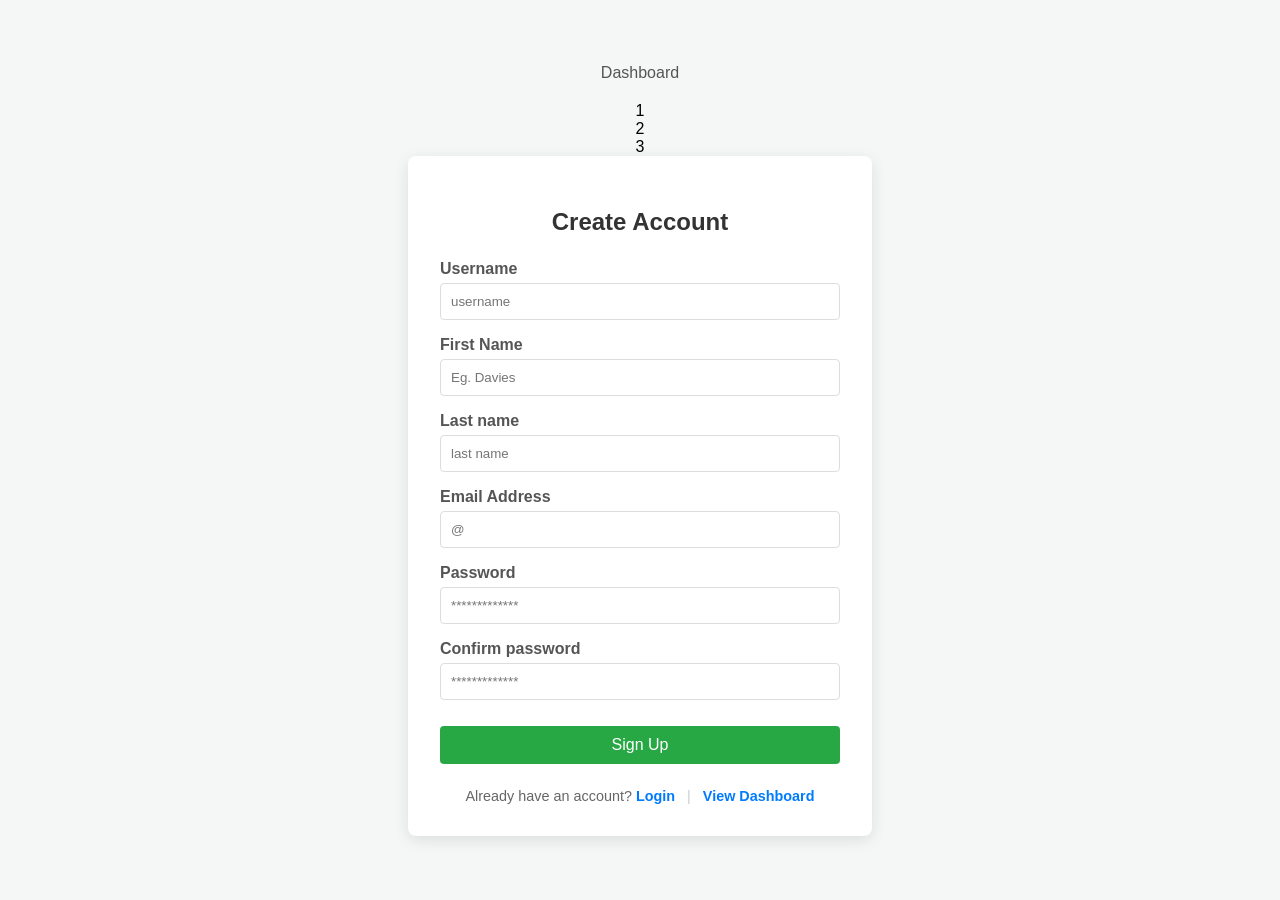
==== index.html @ e5a0c729 "adding flex container" ====
<!DOCTYPE html>
<html lang="en">
<head>
    <meta charset="UTF-8">
    <meta name="viewport" content="width=device-width, initial-scale=1.0">
    <title>Account Registration</title>
    <style>
        body {
            font-family: 'Segoe UI', Tahoma, Geneva, Verdana, sans-serif;
            background-color: #f4f7f6;
            display: flex;
            justify-content: center;
            align-items: center;
            height: 100vh;
            margin: 0;
            flex-direction: column; /* Allows space for nav if needed */
        }
        
        /* Navigation Bar Styles */
        .top-nav {
            margin-bottom: 20px;
        }
        .top-nav a {
            text-decoration: none;
            color: #555;
            font-weight: 500;
            margin: 0 15px;
            transition: color 0.3s;
        }
        .top-nav a:hover {
            color: #007bff;
        }

        .registration-container {
            background: white;
            padding: 2rem;
            border-radius: 8px;
            box-shadow: 0 4px 15px rgba(0,0,0,0.1);
            width: 100%;
            max-width: 400px;
        }
        h2 {
            text-align: center;
            color: #333;
            margin-bottom: 1.5rem;
        }
        .form-group {
            margin-bottom: 1rem;
        }
        label {
            display: block;
            margin-bottom: 5px;
            font-weight: bold;
            color: #555;
        }
        input {
            width: 100%;
            padding: 10px;
            border: 1px solid #ddd;
            border-radius: 4px;
            box-sizing: border-box;
        }
        button {
            width: 100%;
            padding: 10px;
            background-color: #28a745;
            border: none;
            border-radius: 4px;
            color: white;
            font-size: 16px;
            cursor: pointer;
            margin-top: 10px;
        }
        button:hover {
            background-color: #218838;
        }
        .footer-links {
            text-align: center;
            margin-top: 1.5rem;
            font-size: 0.9rem;
            color: #666;
        }
        .footer-links a {
            color: #007bff;
            text-decoration: none;
            font-weight: bold;
        }
        .footer-links a:hover {
            text-decoration: underline;
        }
        .divider {
            margin: 0 8px;
            color: #ccc;
        }
    </style>
</head>
<body>

    <nav class="top-nav">
        
        <a href="dashboard.html">Dashboard</a>
        
    </nav>
    <div class="container">
  <div class="item">1</div>
  <div class="item">2</div>
  <div class="item">3</div>
</div>

    <div class="registration-container">
        <h2>Create Account</h2>
        <form action="/register" method="POST">
            <div class="form-group">
                <label for="username">Username</label>
                <input type="text" id="username" placeholder="username" required>
            </div>
            <div class="form-group">
                <label for="firstname">First Name</label>
                <input type="text" id="firstname" placeholder="Eg. Davies" required>
            </div>
            <div class="form-group">
                <label for="lastname">Last name</label>
                <input type="text" id="lastname" placeholder="last name" required>
            </div>
            <div class="form-group">
                <label for="email">Email Address</label>
                <input type="email" id="email" placeholder="@" required>
            </div>
            <div class="form-group">
                <label for="password">Password</label>
                <input type="password" id="password" placeholder="*************" required>
            </div>
            <div class="form-group">
                <label for="confirmpassword">Confirm password</label>
                <input type="password" id="confirmpassword" placeholder="*************" required>
            </div>
            <button type="submit">Sign Up</button>
        </form>

        <div class="footer-links">
            <span>Already have an account? <a href="login.html">Login</a></span>
            <span class="divider">|</span>
            <a href="dashboard.html">View Dashboard</a>
        </div>
    </div>

</body>
</html>
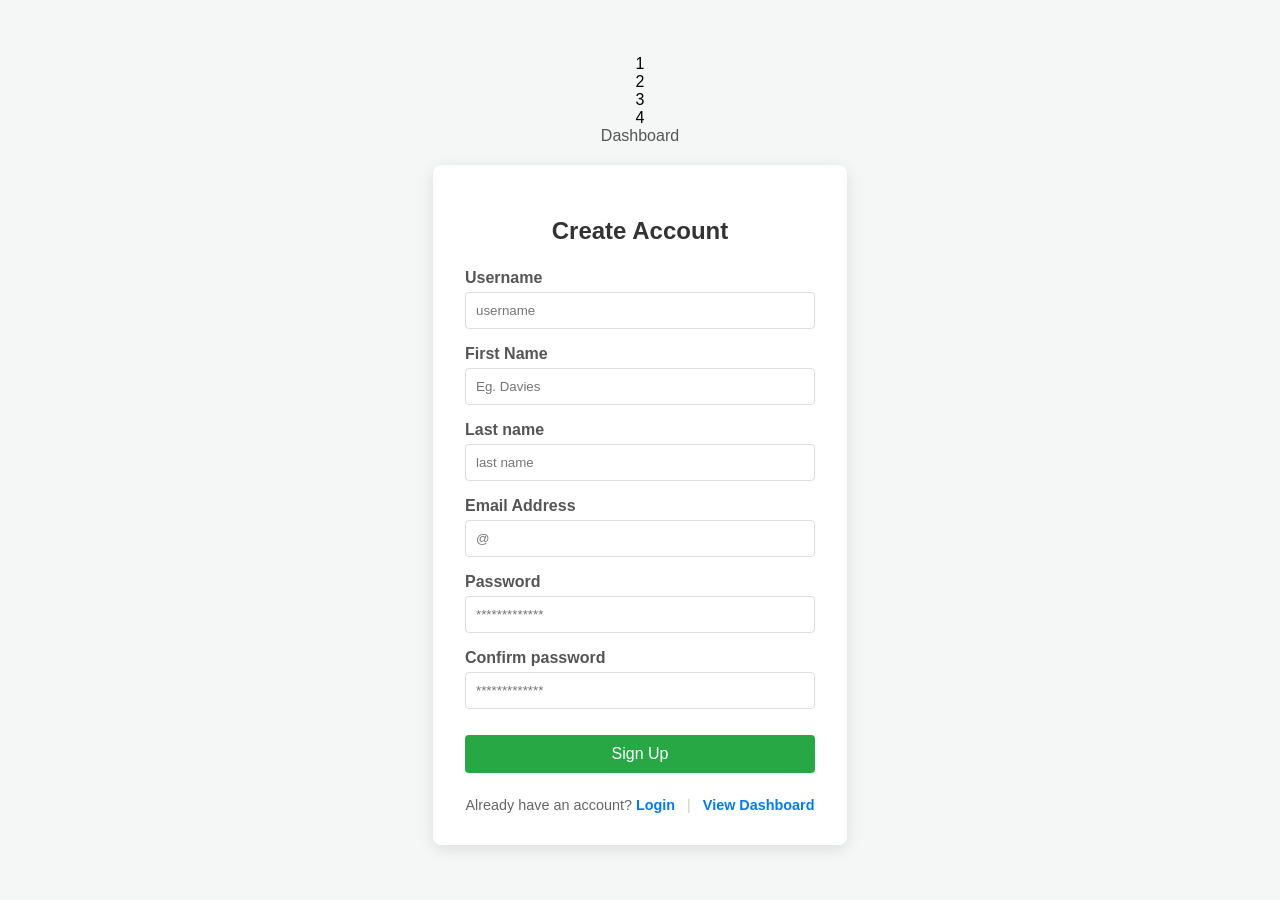
==== commit c3dedd5f: "adding cards" ====
--- a/index.html
+++ b/index.html
@@ -36,8 +36,8 @@
             padding: 2rem;
             border-radius: 8px;
             box-shadow: 0 4px 15px rgba(0,0,0,0.1);
-            width: 100%;
-            max-width: 400px;
+            width: 90%;
+            max-width: 350px;
         }
         h2 {
             text-align: center;
@@ -96,16 +96,18 @@
 </head>
 <body>
 
+    <div class="container">
+  <div class="item">1</div>
+  <div class="item">2</div>
+  <div class="item">3</div>
+  <div class="item">4</div>
+</div>
+
     <nav class="top-nav">
         
         <a href="dashboard.html">Dashboard</a>
         
     </nav>
-    <div class="container">
-  <div class="item">1</div>
-  <div class="item">2</div>
-  <div class="item">3</div>
-</div>
 
     <div class="registration-container">
         <h2>Create Account</h2>
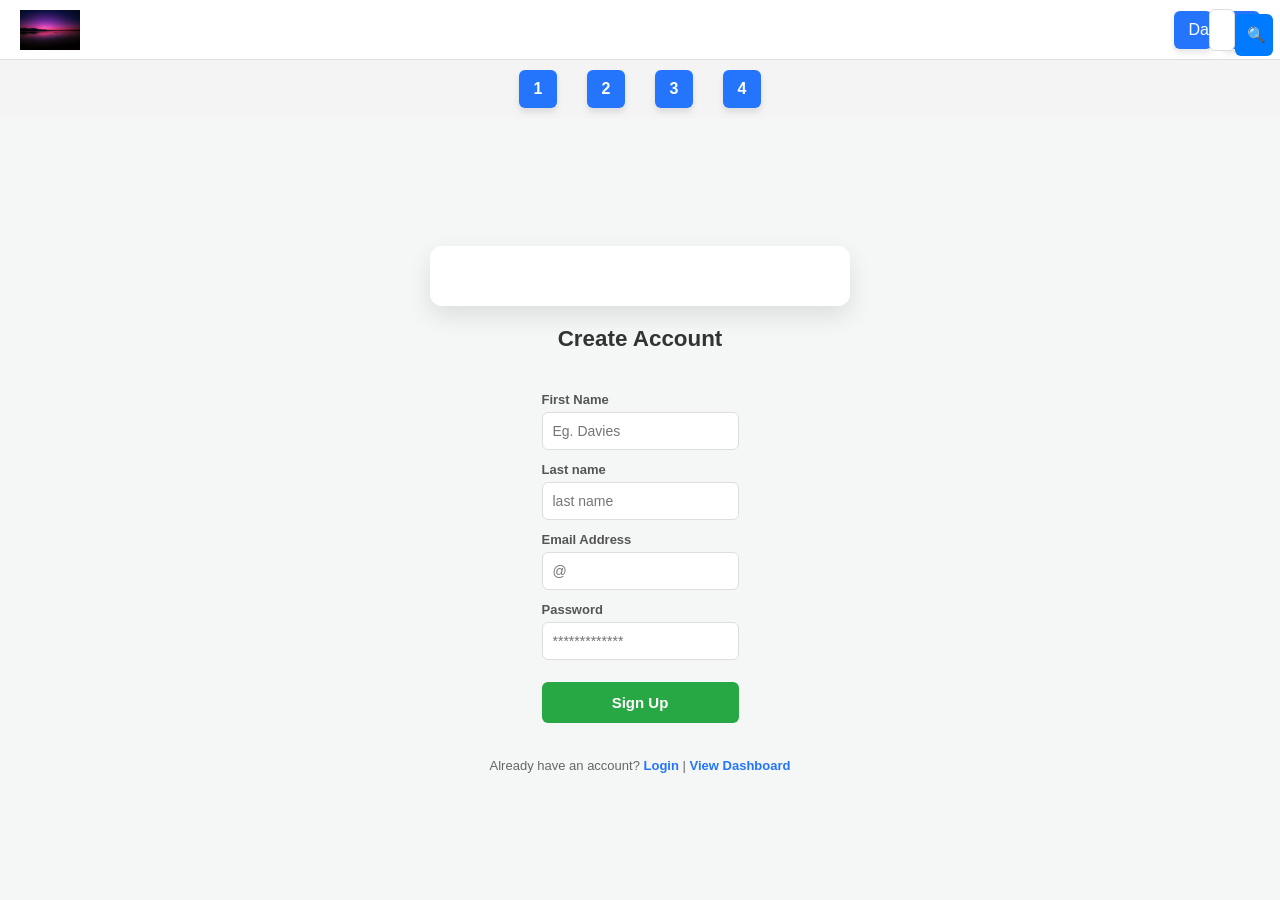
==== commit 0d55d254: "finalization" ====
--- a/index.html
+++ b/index.html
@@ -5,117 +5,171 @@
     <meta name="viewport" content="width=device-width, initial-scale=1.0">
     <title>Account Registration</title>
     <style>
-        body {
-            font-family: 'Segoe UI', Tahoma, Geneva, Verdana, sans-serif;
-            background-color: #f4f7f6;
-            display: flex;
-            justify-content: center;
-            align-items: center;
-            height: 100vh;
-            margin: 0;
-            flex-direction: column; /* Allows space for nav if needed */
-        }
-        
-        /* Navigation Bar Styles */
-        .top-nav {
-            margin-bottom: 20px;
-        }
-        .top-nav a {
-            text-decoration: none;
-            color: #555;
-            font-weight: 500;
-            margin: 0 15px;
-            transition: color 0.3s;
-        }
-        .top-nav a:hover {
-            color: #007bff;
-        }
-
-        .registration-container {
-            background: white;
-            padding: 2rem;
-            border-radius: 8px;
-            box-shadow: 0 4px 15px rgba(0,0,0,0.1);
-            width: 90%;
-            max-width: 350px;
-        }
-        h2 {
-            text-align: center;
-            color: #333;
-            margin-bottom: 1.5rem;
-        }
-        .form-group {
-            margin-bottom: 1rem;
-        }
-        label {
-            display: block;
-            margin-bottom: 5px;
-            font-weight: bold;
-            color: #555;
-        }
-        input {
-            width: 100%;
-            padding: 10px;
-            border: 1px solid #ddd;
-            border-radius: 4px;
-            box-sizing: border-box;
-        }
-        button {
-            width: 100%;
-            padding: 10px;
-            background-color: #28a745;
-            border: none;
-            border-radius: 4px;
-            color: white;
-            font-size: 16px;
-            cursor: pointer;
-            margin-top: 10px;
-        }
-        button:hover {
-            background-color: #218838;
-        }
-        .footer-links {
-            text-align: center;
-            margin-top: 1.5rem;
-            font-size: 0.9rem;
-            color: #666;
-        }
-        .footer-links a {
-            color: #007bff;
-            text-decoration: none;
-            font-weight: bold;
-        }
-        .footer-links a:hover {
-            text-decoration: underline;
-        }
-        .divider {
-            margin: 0 8px;
-            color: #ccc;
-        }
-    </style>
+    /* 1. Reset & Layout Engine */
+    * {
+        box-sizing: border-box;
+        margin: 0;
+        padding: 0;
+    }
+
+    body {
+        font-family: 'Segoe UI', Roboto, Helvetica, Arial, sans-serif;
+        background-color: #f4f7f6;
+        display: flex;
+        flex-direction: column;
+        height: 100vh;
+        overflow: hidden; 
+    }
+
+    /* 2. Navbar Styling */
+    .navbar {
+        display: flex;
+        justify-content: space-between;
+        align-items: center;
+        background-color: #1a1a1a;
+        color: white;
+        padding: 0 25px;
+        height: 70px;
+        flex-shrink: 0;
+    }
+
+    /* 3. The Centerer (The "Stacker") */
+    .main-wrapper {
+        display: flex;
+        flex-direction: column; /* Forces the items to stay ABOVE the form */
+        justify-content: center; 
+        align-items: center;     
+        flex-grow: 1;            
+        gap: 20px;               
+        padding: 20px;
+    }
+
+    /* 4. The Blue Items (1, 2, 3, 4) */
+    .flex-container {
+        display: flex;
+        gap: 12px;
+    }
+
+    .flex-container div {
+        width: 38px;
+        height: 38px;
+        background-color: #2575fc;
+        color: white;
+        display: flex;
+        justify-content: center;
+        align-items: center;
+        font-weight: bold;
+        border-radius: 6px;
+        box-shadow: 0 4px 6px rgba(0,0,0,0.1);
+    }
+
+    /* 5. The Registration Card - UPDATED CLASS NAME */
+    .registration-container {
+        background: white;
+        padding: 30px;
+        border-radius: 12px;
+        box-shadow: 0 10px 25px rgba(0,0,0,0.1);
+        width: 100%;
+        max-width: 420px;
+    }
+
+    h2 {
+        text-align: center;
+        margin-bottom: 20px;
+        color: #333;
+        font-size: 1.4rem;
+    }
+
+    .form-group {
+        margin-bottom: 12px;
+    }
+
+    label {
+        display: block;
+        margin-bottom: 5px;
+        font-weight: 600;
+        color: #555;
+        font-size: 13px;
+    }
+
+    input {
+        width: 100%;
+        padding: 10px;
+        border: 1px solid #ddd;
+        border-radius: 6px;
+        font-size: 14px;
+        outline: none;
+    }
+
+    input:focus {
+        border-color: #2575fc;
+    }
+
+    /* 6. Action Button */
+    button {
+        width: 100%;
+        padding: 12px;
+        background-color: #28a745; 
+        color: white;
+        border: none;
+        border-radius: 6px;
+        font-weight: bold;
+        font-size: 15px;
+        cursor: pointer;
+        margin-top: 10px;
+        transition: background 0.3s;
+    }
+
+    button:hover {
+        background-color: #218838;
+    }
+
+    .footer-links {
+        text-align: center;
+        margin-top: 15px;
+        font-size: 13px;
+        color: #666;
+    }
+
+    .footer-links a {
+        color: #2575fc;
+        text-decoration: none;
+        font-weight: 600;
+    }
+</style>
+    <link rel="stylesheet" href="style.css" />
 </head>
 <body>
-
-    <div class="container">
+    <nav class="navbar">
+        <div class="logo-container">
+    <img src="logo/gloryday.jpg" alt="App Logo" class="nav-logo">
+    <span class="brand-name">Davies' app</span>
+  </div>
+        <div class="flex-container">
+  <div class="nav-group">
+    <ul class="nav-links">
+      <li><a href="login.html">Login</a></li>
+      <li><a href="dashboard.html">Dashboard</a></li>
+    </ul>
+  </div>
+
+  <div class="search-wrapper">
+    <input type="text" placeholder="Search..." aria-label="Search">
+    <button class="search-btn">🔍</button>
+  </div>
+</nav>
+
+    <div class="flex-container">
   <div class="item">1</div>
   <div class="item">2</div>
   <div class="item">3</div>
   <div class="item">4</div>
 </div>
-
-    <nav class="top-nav">
-        
-        <a href="dashboard.html">Dashboard</a>
-        
-    </nav>
-
-    <div class="registration-container">
+<div class="main-wrapper">
+    <div class="registration-container"></div>
         <h2>Create Account</h2>
         <form action="/register" method="POST">
-            <div class="form-group">
-                <label for="username">Username</label>
-                <input type="text" id="username" placeholder="username" required>
-            </div>
+            
             <div class="form-group">
                 <label for="firstname">First Name</label>
                 <input type="text" id="firstname" placeholder="Eg. Davies" required>
@@ -132,10 +186,7 @@
                 <label for="password">Password</label>
                 <input type="password" id="password" placeholder="*************" required>
             </div>
-            <div class="form-group">
-                <label for="confirmpassword">Confirm password</label>
-                <input type="password" id="confirmpassword" placeholder="*************" required>
-            </div>
+        
             <button type="submit">Sign Up</button>
         </form>
 
@@ -145,6 +196,5 @@
             <a href="dashboard.html">View Dashboard</a>
         </div>
     </div>
-
 </body>
 </html>
--- a/style.css
+++ b/style.css
@@ -0,0 +1,208 @@
+* {
+    box-sizing: border-box;
+    margin: 0;
+    padding: 0;
+}
+
+html, body {
+    width: 100%;
+    height: 100%;
+}
+
+body {
+    font-family: Arial, Helvetica, sans-serif;
+    /* Make the whole page a vertical flex container */
+  display: flex;
+  flex-direction: column; 
+  height: 100vh;
+  margin: 0;
+  font-family: sans-serif;
+}
+/* The Top Navbar */
+.navbar {
+  height: 60px;
+  display: flex;
+  justify-content: space-between;
+  align-items: center;
+  padding: 10px 20px;
+  background: #fff;
+  border-bottom: 1px solid #ddd;
+  flex-shrink: 0; /* Keeps the nav from squishing */
+  list-style-type: none;
+}
+.nav-logo {
+  height: 40px;    /* Adjust this to make the logo larger or smaller */
+  width: auto;      /* Keeps the image from stretching */
+  margin-right: 10px; /* Adds a little gap between the pic and the text */
+  display: block;   /* Helps with vertical alignment */
+}
+
+.logo-container {
+  display: flex;
+  align-items: center; /* Ensures the logo and text are level with each other */
+}
+.nav-links {
+  display: flex !important;       /* Horizontal */
+  list-style: none !important;    /* No dots */
+  gap: 25px;           /* Space between them */
+  padding: 0;
+  margin: 0;
+  justify-content: center;
+  align-items: center;
+}
+.nav-links li {
+    display: inline;     /* Extra insurance for horizontal layout */
+}
+.nav-links a {
+    text-decoration: none;
+    color: #555;
+    font-weight: 500;
+}
+/* The container for Sidebar + Content */
+.main-body {
+  display: flex !important;
+  flex-direction: row !important;
+  flex-grow: 1 !important; /* Takes up all remaining vertical space */
+  overflow: hidden;
+  height: calc(100vh - 60px);
+  width: 100%;
+  padding: 20px;
+}
+/* The Left Sidebar */
+.sidebar {
+  width: 250px !important;
+  height: 90vh;
+  background: #343a40;
+  display: flex;
+  flex-direction: column;
+  padding: 20px;
+  flex-shrink: 0 !important;
+  gap: 10px;
+  min-height: 100%;
+}
+/* The Main Content area */
+.main-content {
+  flex-grow: 1 !important; /* Fills the rest of the horizontal space */
+  background: #f4f7f6;
+  padding: 40px;
+  overflow-y: auto;
+}
+.logout {
+  margin-top: auto; 
+  color: #ff6b6b;
+  text-decoration: none;
+}
+
+.flex-container{
+     display: flex !important; 
+  background-color: #f4f4f4;
+  justify-content: center; 
+ align-content: center;
+  gap: 10px; 
+  /* General Reset */
+body {
+   font-family: 'Segoe UI', Tahoma, Geneva, Verdana, sans-serif;
+    background-color: #f4f7f6;
+    display: flex;          
+    flex-direction: column; 
+    height: 100vh;          /* Forces body to be exactly the screen height */
+    overflow: hidden;       
+}
+
+/* 3. The Navbar */
+.navbar {
+    display: flex !important;
+    justify-content: space-between !important;
+    align-items: center !important;
+    background-color: #1a1a1a;
+    color: white;
+    padding: 0 20px;
+    height: 80px;
+    width: 100%;
+    flex-shrink: 0;         
+}
+
+.nav-left, .nav-center, .nav-right {
+    flex: 1;
+    display: flex;
+    align-items: center;
+}
+.nav-left { justify-content: flex-start; }
+.nav-center { justify-content: center; }
+.nav-right { justify-content: flex-end; }
+
+.nav-logo { height: 45px; margin-right: 10px; }
+.nav-links { display: flex; list-style: none; gap: 30px; }
+.nav-links a { color: white; text-decoration: none; font-weight: 500; }
+
+/* 4. The Search Box inside Navbar */
+.search-box {
+    display: flex;
+    align-items: center;
+    background: #333;
+    border: 1px solid #4a90e2;
+    border-radius: 25px;
+    padding: 5px 15px;
+}
+
+.search-box input {
+    background: transparent;
+    border: none;
+    color: white;
+    outline: none;
+    width: 120px;
+}
+
+/* 5. The Centerer (The "Spring") */
+.main-wrapper {
+    display: flex !important;
+    flex-direction: column !important; /* This stacks the blue items on top and the form below */
+    align-items: center !important;    /* Keeps everything centered horizontally */
+    justify-content: flex-start !important; /* Starts them from the top of the space */
+    gap: 30px;              /* Adds a nice gap between the blue items and the form */
+    flex-grow: 1;
+    width: 100%;
+    padding: 40px 20px;
+}
+
+/* 6. The Login Container */
+.login-container {
+    display: flex;
+    background-color: white;
+    padding: 2.5rem;
+    border-radius: 12px;
+    box-shadow: 0 10px 25px rgba(0,0,0,0.1);
+    width: 100%;
+    max-width: 400px;
+    justify-content: center;
+    align-items: center;
+}
+
+h2 { text-align: center; margin-bottom: 1.5rem; color: #333; }
+.form-group { margin-bottom: 1.2rem; }
+label { display: block; margin-bottom: 8px; font-weight: bold; color: #555; }
+input { 
+    width: 100%; 
+    padding: 12px; 
+    border: 1px solid #ddd; 
+    border-radius: 6px; 
+}
+button {
+    width: 100%;
+    padding: 12px;
+    background-color: #007bff;
+    color: white;
+    border: none;
+    border-radius: 6px;
+    font-weight: bold;
+    cursor: pointer;
+    margin-top: 10px;
+}
+}
+.item{
+    width: 50px;
+    height: 50px;
+    background:#254de4 ;
+    margin: 10px;
+    color: #fff;
+}
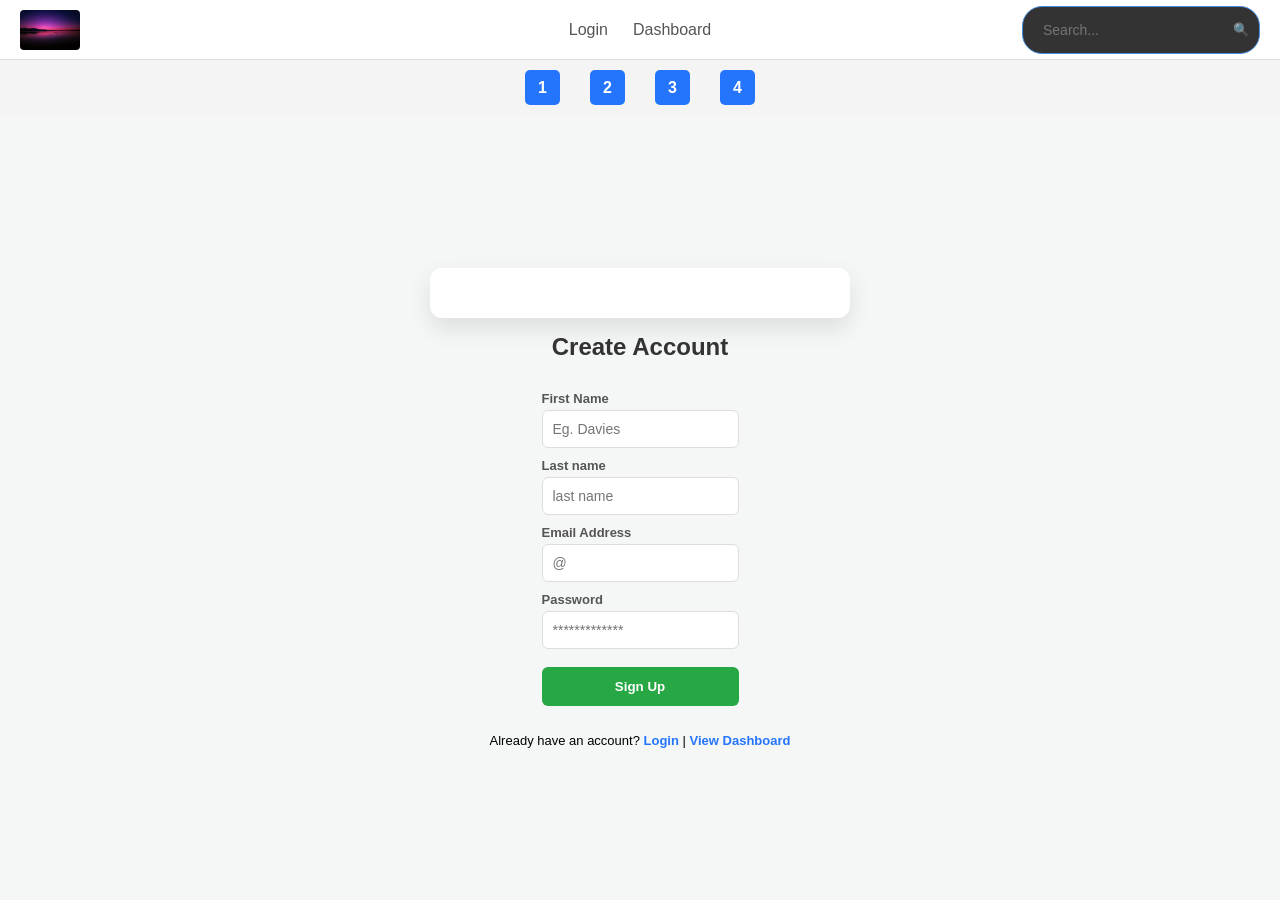
==== commit 742b6d2b: "final" ====
--- a/index.html
+++ b/index.html
@@ -5,157 +5,88 @@
     <meta name="viewport" content="width=device-width, initial-scale=1.0">
     <title>Account Registration</title>
     <style>
-    /* 1. Reset & Layout Engine */
-    * {
-        box-sizing: border-box;
-        margin: 0;
-        padding: 0;
-    }
-
+    /* --- SHARED LAYOUT & NAVBAR --- */
+    * { box-sizing: border-box; margin: 0; padding: 0; }
     body {
-        font-family: 'Segoe UI', Roboto, Helvetica, Arial, sans-serif;
+        font-family: 'Segoe UI', Tahoma, Geneva, Verdana, sans-serif;
         background-color: #f4f7f6;
         display: flex;
         flex-direction: column;
         height: 100vh;
-        overflow: hidden; 
+        overflow: hidden;
+    }
+    .navbar {
+        display: flex; justify-content: space-between; align-items: center;
+        background-color: #1a1a1a; color: white; padding: 0 25px; height: 70px; flex-shrink: 0;
+    }
+    .nav-left, .nav-center, .nav-right { flex: 1; display: flex; align-items: center; }
+    .nav-center { justify-content: center; }
+    .nav-right { justify-content: flex-end; }
+    .nav-logo { height: 45px; margin-right: 10px; border-radius: 4px; }
+
+    /* SEARCH BAR (Shrunk button fix) */
+    .search-wrapper {
+        display: flex; align-items: center; background: #333;
+        border: 1px solid #4a90e2; border-radius: 20px; padding: 5px 10px; min-width: 180px;
+    }
+    .search-wrapper input { background: transparent; border: none; color: white; outline: none; width: 100%; font-size: 14px; }
+    .search-btn { background: none; border: none; cursor: pointer; font-size: 13px; padding-left: 5px; opacity: 0.8; }
+
+    /* MAIN CENTERING WRAPPER */
+    .main-wrapper {
+        display: flex; flex-direction: column; justify-content: center;
+        align-items: center; flex-grow: 1; gap: 15px; padding: 15px;
     }
 
-    /* 2. Navbar Styling */
-    .navbar {
-        display: flex;
-        justify-content: space-between;
-        align-items: center;
-        background-color: #1a1a1a;
-        color: white;
-        padding: 0 25px;
-        height: 70px;
-        flex-shrink: 0;
+    /* BLUE ITEMS (1, 2, 3, 4) */
+    .flex-container { display: flex; gap: 10px; }
+    .flex-container div {
+        width: 35px; height: 35px; background-color: #2575fc; color: white;
+        display: flex; justify-content: center; align-items: center;
+        font-weight: bold; border-radius: 5px;
     }
 
-    /* 3. The Centerer (The "Stacker") */
-    .main-wrapper {
-        display: flex;
-        flex-direction: column; /* Forces the items to stay ABOVE the form */
-        justify-content: center; 
-        align-items: center;     
-        flex-grow: 1;            
-        gap: 20px;               
-        padding: 20px;
+    /* --- REGISTRATION SPECIFIC --- */
+    .registration-container {
+        background: white; padding: 25px 35px; border-radius: 12px;
+        box-shadow: 0 10px 25px rgba(0,0,0,0.1); width: 100%; max-width: 420px;
     }
-
-    /* 4. The Blue Items (1, 2, 3, 4) */
-    .flex-container {
-        display: flex;
-        gap: 12px;
+    h2 { text-align: center; margin-bottom: 15px; color: #333; }
+    .form-group { margin-bottom: 10px; }
+    label { display: block; margin-bottom: 4px; font-weight: 600; color: #555; font-size: 13px; }
+    input { width: 100%; padding: 10px; border: 1px solid #ddd; border-radius: 6px; font-size: 14px; }
+    
+    button[type="submit"] {
+        width: 100%; padding: 12px; background-color: #28a745; /* Green */
+        color: white; border: none; border-radius: 6px; font-weight: bold;
+        cursor: pointer; margin-top: 8px;
     }
-
-    .flex-container div {
-        width: 38px;
-        height: 38px;
-        background-color: #2575fc;
-        color: white;
-        display: flex;
-        justify-content: center;
-        align-items: center;
-        font-weight: bold;
-        border-radius: 6px;
-        box-shadow: 0 4px 6px rgba(0,0,0,0.1);
-    }
-
-    /* 5. The Registration Card - UPDATED CLASS NAME */
-    .registration-container {
-        background: white;
-        padding: 30px;
-        border-radius: 12px;
-        box-shadow: 0 10px 25px rgba(0,0,0,0.1);
-        width: 100%;
-        max-width: 420px;
-    }
-
-    h2 {
-        text-align: center;
-        margin-bottom: 20px;
-        color: #333;
-        font-size: 1.4rem;
-    }
-
-    .form-group {
-        margin-bottom: 12px;
-    }
-
-    label {
-        display: block;
-        margin-bottom: 5px;
-        font-weight: 600;
-        color: #555;
-        font-size: 13px;
-    }
-
-    input {
-        width: 100%;
-        padding: 10px;
-        border: 1px solid #ddd;
-        border-radius: 6px;
-        font-size: 14px;
-        outline: none;
-    }
-
-    input:focus {
-        border-color: #2575fc;
-    }
-
-    /* 6. Action Button */
-    button {
-        width: 100%;
-        padding: 12px;
-        background-color: #28a745; 
-        color: white;
-        border: none;
-        border-radius: 6px;
-        font-weight: bold;
-        font-size: 15px;
-        cursor: pointer;
-        margin-top: 10px;
-        transition: background 0.3s;
-    }
-
-    button:hover {
-        background-color: #218838;
-    }
-
-    .footer-links {
-        text-align: center;
-        margin-top: 15px;
-        font-size: 13px;
-        color: #666;
-    }
-
-    .footer-links a {
-        color: #2575fc;
-        text-decoration: none;
-        font-weight: 600;
-    }
+    .footer-links { text-align: center; margin-top: 12px; font-size: 13px; }
+    .footer-links a { color: #2575fc; text-decoration: none; font-weight: 600; }
 </style>
     <link rel="stylesheet" href="style.css" />
 </head>
 <body>
-    <nav class="navbar">
-        <div class="logo-container">
-    <img src="logo/gloryday.jpg" alt="App Logo" class="nav-logo">
-    <span class="brand-name">Davies' app</span>
+   <nav class="navbar">
+  <div class="nav-left">
+    <div class="logo-container">
+      <img src="logo/gloryday.jpg" alt="App Logo" class="nav-logo">
+      <span class="brand-name">Davies' app</span>
+    </div>
   </div>
-        <div class="flex-container">
-  <div class="nav-group">
+
+  <div class="nav-center">
     <ul class="nav-links">
       <li><a href="login.html">Login</a></li>
       <li><a href="dashboard.html">Dashboard</a></li>
     </ul>
   </div>
 
-  <div class="search-wrapper">
-    <input type="text" placeholder="Search..." aria-label="Search">
-    <button class="search-btn">🔍</button>
+  <div class="nav-right">
+    <div class="search-wrapper">
+      <input type="text" placeholder="Search..." aria-label="Search">
+      <button class="search-btn">🔍</button>
+    </div>
   </div>
 </nav>
 
--- a/style.css
+++ b/style.css
@@ -152,6 +152,45 @@
     outline: none;
     width: 120px;
 }
+/* 1. The Wrapper - Adds spacing so the button isn't touching the edge */
+.search-wrapper {
+    display: flex;
+    align-items: center;
+    background: #333;
+    border: 1px solid #4a90e2;
+    border-radius: 20px;
+    
+    /* FIX: Added padding on the left (5px) and right (12px) 
+       to center the input and give the button breathing room. */
+    padding: 5px 12px 5px 5px; 
+    
+    min-width: 200px;
+}
+
+.search-wrapper input {
+    background: transparent;
+    border: none;
+    color: white;
+    outline: none;
+    width: 100%;
+    padding-right: 5px; /* Adds gap between text and button */
+}
+
+/* 2. The Button - Shrinks it and centers it */
+.search-btn {
+    background: none;
+    border: none;
+    cursor: pointer;
+    
+    /* FIX: Reducing font-size slightly and setting a line-height 
+       ensures the emoji fits perfectly in the vertical center. */
+    font-size: 14px; 
+    height: 18px;    
+    line-height: 18px;
+    
+    /* Optional: Slight color shift if you want it more subtle */
+    color: rgba(255, 255, 255, 0.7); 
+}
 
 /* 5. The Centerer (The "Spring") */
 .main-wrapper {
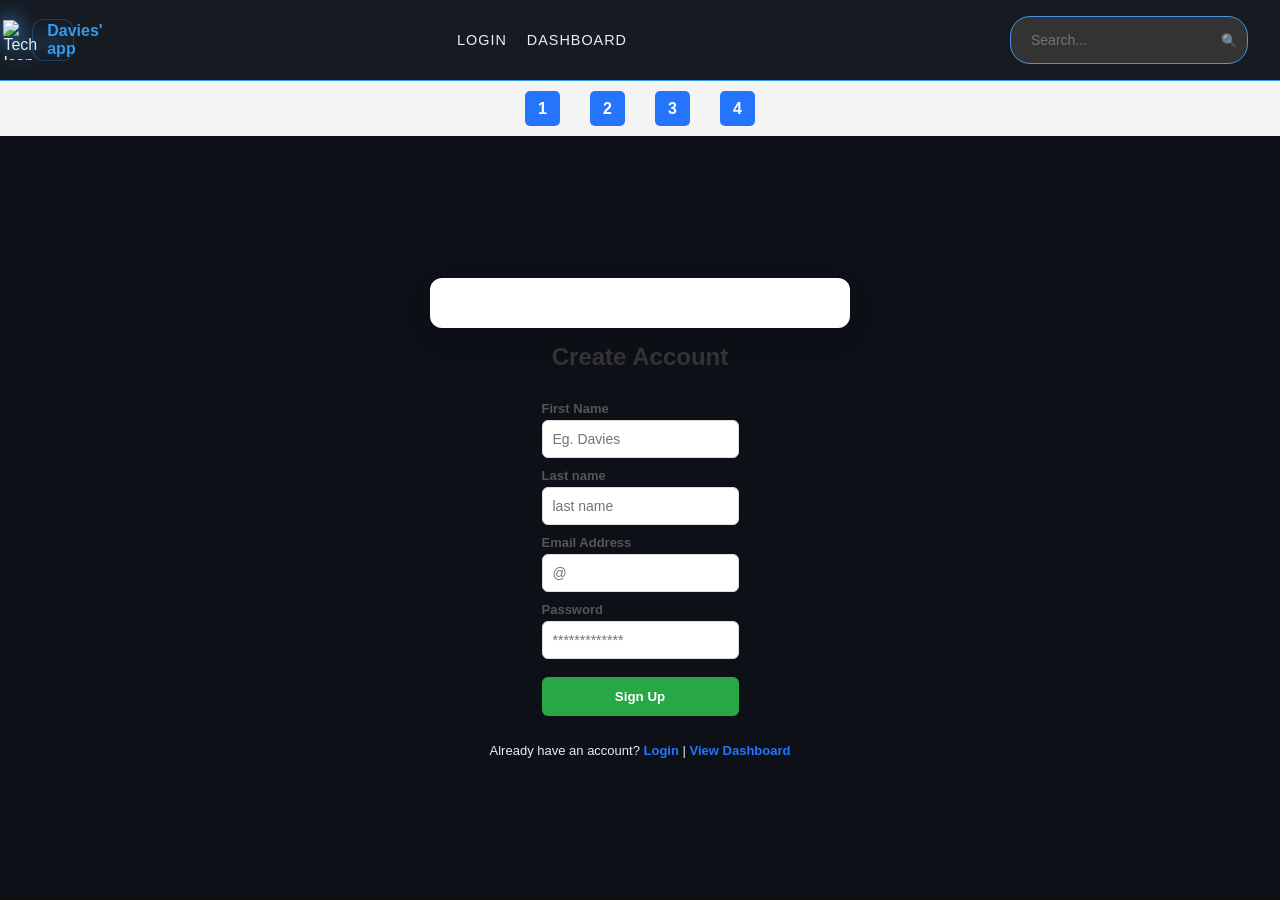
==== commit 492f37c4: "further addition" ====
--- a/index.html
+++ b/index.html
@@ -5,25 +5,73 @@
     <meta name="viewport" content="width=device-width, initial-scale=1.0">
     <title>Account Registration</title>
     <style>
-    /* --- SHARED LAYOUT & NAVBAR --- */
-    * { box-sizing: border-box; margin: 0; padding: 0; }
-    body {
-        font-family: 'Segoe UI', Tahoma, Geneva, Verdana, sans-serif;
-        background-color: #f4f7f6;
-        display: flex;
-        flex-direction: column;
-        height: 100vh;
-        overflow: hidden;
-    }
-    .navbar {
-        display: flex; justify-content: space-between; align-items: center;
-        background-color: #1a1a1a; color: white; padding: 0 25px; height: 70px; flex-shrink: 0;
-    }
-    .nav-left, .nav-center, .nav-right { flex: 1; display: flex; align-items: center; }
-    .nav-center { justify-content: center; }
-    .nav-right { justify-content: flex-end; }
-    .nav-logo { height: 45px; margin-right: 10px; border-radius: 4px; }
+     :root {
+            --bg-dark: #0d1117;
+            --card-bg: #161b22;
+            --neon-blue: #339af0;
+            --neon-red: #ff5f5f;
+            --neon-green: #51cf66;
+            --text-main: #e6edf3;
+        }
 
+        * { box-sizing: border-box; margin: 0; padding: 0; }
+
+        body {
+            background-color: var(--bg-dark);
+            color: var(--text-main);
+            font-family: 'Segoe UI', sans-serif;
+            display: flex;
+            flex-direction: column;
+            height: 100vh;
+            overflow: hidden;
+        }
+
+        /* 2. NAVBAR (With Row Fix & High Visibility Logo) */
+        .navbar {
+            display: flex;
+            justify-content: space-between !important;
+            align-items: center;
+            padding: 10px 20px;
+            background: var(--card-bg);
+            border-bottom: 2px solid var(--neon-blue);
+            min-height: 70px;
+        }
+
+        .logo-container { display: flex; align-items: center; gap: 12px; }
+
+        .logo-pedestal {
+            width: 42px; height: 42px;
+            display: flex; align-items: center; justify-content: center;
+            background: rgba(255, 255, 255, 0.05);
+            border-radius: 10px;
+            border: 1px solid rgba(51, 154, 240, 0.3);
+        }
+
+        .nav-logo {
+            height: 30px;
+            filter: invert(1) drop-shadow(0 0 8px var(--neon-blue));
+        }
+
+        .brand-text { display: flex; flex-direction: column; line-height: 1.1; }
+        .brand-main { color: var(--neon-blue); font-weight: 800; font-size: 1.2rem; text-transform: uppercase; }
+        .brand-sub { color: #fff; font-size: 0.75rem; opacity: 0.7; }
+
+ .nav-links {
+            flex: 2;
+            display: flex !important;
+            list-style: none !important;
+            gap: 25px;
+            justify-content: center !important;
+            align-items: center !important;
+        }
+
+        .nav-links a {
+            color: var(--text-main);
+            text-decoration: none;
+            font-size: 0.9rem;
+            text-transform: uppercase;
+            letter-spacing: 1px;
+        }
     /* SEARCH BAR (Shrunk button fix) */
     .search-wrapper {
         display: flex; align-items: center; background: #333;
@@ -69,8 +117,10 @@
 <body>
    <nav class="navbar">
   <div class="nav-left">
-    <div class="logo-container">
-      <img src="logo/gloryday.jpg" alt="App Logo" class="nav-logo">
+    <div class="logo-pedestal">
+      <img src="https://cdn-icons-png.flaticon.com/512/9431/9431215.png" 
+                 alt="Tech Icon" 
+                 class="nav-logo">
       <span class="brand-name">Davies' app</span>
     </div>
   </div>
--- a/style.css
+++ b/style.css
@@ -18,49 +18,264 @@
   margin: 0;
   font-family: sans-serif;
 }
+/* Container for the 3D Mark */
+.logo-pedestal {
+    width: 42px;
+    height: 42px;
+    display: flex;
+    align-items: center;
+    justify-content: center;
+    background: radial-gradient(circle, rgba(51, 154, 240, 0.15) 0%, transparent 80%);
+    border-radius: 12px;
+}
+
+/* ==========================================
+   HIGH-VISIBILITY LOGO STYLING (DARK THEME)
+   ========================================== */
+
+/* The image itself needs filters for visibility */
+.nav-logo {
+    height: 32px;
+    width: auto;
+    
+    /* 1. Invert: This turns the dark parts of the icon bright white/light blue.
+       This is the key step for dark themes. */
+    filter: invert(1);
+    
+    /* 2. Glow: We then add a neon blue glow back in using the color you defined.
+       This gives it that attractive, modern look. */
+    filter: drop-shadow(0 0 10px rgba(51, 154, 240, 1));
+    
+    /* 3. Smooth Transition: This makes any hover effects (like spinning) smooth. */
+    transition: filter 0.3s ease, transform 0.3s ease;
+}
+
+/* Optional Interaction: Make it brighter on hover */
+.logo-container:hover .nav-logo {
+    filter: invert(1) drop-shadow(0 0 15px rgba(51, 154, 240, 1)) brightness(1.2);
+    transform: scale(1.1);
+}
+.brand-text {
+    display: flex;
+    flex-direction: column;
+    margin-left: 10px;
+    line-height: 1.1;
+}
+
+.brand-main {
+    color: var(--neon-blue);
+    font-size: 1.4rem;
+    font-weight: 800;
+    text-transform: uppercase;
+    letter-spacing: 1px;
+}
+
+.brand-sub {
+    color: #fff;
+    font-size: 0.8rem;
+    font-weight: 300;
+    opacity: 0.7;
+}
 /* The Top Navbar */
 .navbar {
-  height: 60px;
-  display: flex;
-  justify-content: space-between;
-  align-items: center;
-  padding: 10px 20px;
-  background: #fff;
-  border-bottom: 1px solid #ddd;
-  flex-shrink: 0; /* Keeps the nav from squishing */
-  list-style-type: none;
+    display: flex;
+    justify-content: space-between;
+    align-items: center;
+    padding: 10px 20px;
+    background: #161b22;
+    border-bottom: 2px solid #ff5f5f;
+    min-height: 60px; /* Gives the navbar enough room */
+}
+
+.logo-container {
+    display: flex;
+    align-items: center;
+    gap: 15px; /* Spaces out the logo, name, and button */
 }
 .nav-logo {
+    display: flex !important;
   height: 40px;    /* Adjust this to make the logo larger or smaller */
   width: auto;      /* Keeps the image from stretching */
   margin-right: 10px; /* Adds a little gap between the pic and the text */
   display: block;   /* Helps with vertical alignment */
 }
-
-.logo-container {
-  display: flex;
-  align-items: center; /* Ensures the logo and text are level with each other */
-}
+/* Container to center the links in the navbar */
+.nav-group {
+    display: flex !important;
+    justify-content: space-between !important;
+    align-items: center;
+    flex: 1; /* This pushes the links to the middle */
+}
+
+/* The List itself */
 .nav-links {
-  display: flex !important;       /* Horizontal */
-  list-style: none !important;    /* No dots */
-  gap: 25px;           /* Space between them */
-  padding: 0;
-  margin: 0;
-  justify-content: center;
-  align-items: center;
-}
+    display: flex !important;      /* FORCES horizontal row */
+    flex-direction: row !important; /* Double-check it's a row */
+    list-style-type: none !important;
+     justify-content: center !important; /* Centers the links in the navbar */
+    margin: 0;
+    padding: 0;
+    gap: 20px; /* Space between Register and Login */
+}
+
+/* The List Items */
 .nav-links li {
-    display: inline;     /* Extra insurance for horizontal layout */
-}
+    display: inline-block; /* Backup for older browsers */
+}
+
+/* The actual clickable text */
 .nav-links a {
+    justify-content: center;
+    list-style-type: none;
+    color: var(--text-main);
     text-decoration: none;
-    color: #555;
+    font-size: 0.9rem;
     font-weight: 500;
-}
-/* The container for Sidebar + Content */
+    text-transform: uppercase;
+    letter-spacing: 1px;
+    transition: 0.3s;
+}
+
+.nav-links a:hover {
+    color: var(--neon-blue);
+    text-shadow: 0 0 8px var(--neon-blue);
+}
+/* 1. MOBILE FIRST (Default Styles) */
+/* These styles apply to phones (0px to 480px) */
+.main-body {
+    display: flex;
+    flex-direction: column; /* Stack everything vertically */
+    padding: 10px;
+}
+
+.sidebar {
+    display: none; /* Hide the sidebar on mobile, use a hamburger menu instead */
+}
+
+.stats-grid {
+    grid-template-columns: 1fr; /* One card per row */
+}
+
+/* 2. TABLET VIEW */
+/* These styles apply when the screen is 481px or wider */
+@media screen and (min-width: 481px) {
+    .main-body {
+        flex-direction: row; /* Sidebar and Content sit side-by-side */
+    }
+    
+    .sidebar {
+        display: block; /* Show the sidebar */
+        width: 200px;
+    }
+
+    .stats-grid {
+        grid-template-columns: repeat(2, 1fr); /* Two cards per row */
+    }
+}
+
+/* 3. LAPTOP/DESKTOP VIEW */
+/* These styles apply when the screen is 1025px or wider */
+@media screen and (min-width: 1025px) {
+    .sidebar {
+        width: 260px; /* Wider sidebar for big screens */
+    }
+
+    .stats-grid {
+        grid-template-columns: repeat(4, 1fr); /* All four cards in one row */
+    }
+
+    .main-content {
+        padding: 40px; /* More breathing room on large screens */
+    }
+}
+/* Tablet Layout Logic */
+@media (min-width: 768px) {
+  .main-content {
+    display: flex;
+    flex-direction: column;
+    gap: 25px;
+    padding: 25px;
+    background-color: #121212; /* Dark background like wireframe */
+  }
+
+  /* 2x2 Grid for Top Cards */
+  .stats-grid {
+    display: grid;
+    grid-template-columns: repeat(2, 1fr);
+    gap: 20px;
+  }
+
+  .stat-card {
+    height: 100px;
+    background: #1e1e1e;
+    border: 1px solid #ff4d4d; /* Red border from wireframe */
+    box-sizing: border-box;
+    display: flex;
+    align-items: center;
+    justify-content: center;
+    text-align: center;
+    color: white;
+  }
+
+  /* Detailed Table Panel (Green Section) */
+  .detailed-panel {
+    flex-direction: column;
+    border: 2px solid #4ade80; /* Green border */
+    box-sizing: border-box;
+    padding: 10px;
+    background: #1a1a1a;
+    height: auto;
+    min-height: min-content;
+    width: 100%;
+  }
+
+  .panel-tabs {
+    display: flex;
+    gap: 10px;
+    margin-bottom: 15px;
+  }
+
+  .tab, .panel-footer-bar {
+    border: 1px solid #3b82f6; /* Blue border from wireframe */
+    padding: 8px 15px;
+    box-sizing: border-box;
+    background: transparent;
+    color: #3b82f6;
+  }
+  .user-data-table {
+  width: 100%;
+  border-collapse: collapse;
+  background-color: transparent; /* Makes the table match the black box */
+  color: white; /* Makes text readable on dark background */
+}
+
+/* Update your table rows to be legible */
+.user-data-table tr {
+  border-bottom: 1px solid #333;
+}
+
+  /* Bottom Panel (Green Section) */
+  /* This targets specifically the elements inside that panel */
+.summary-panel h3 {
+  margin-top: 0;
+  margin-bottom: 5px; /* Small gap between title and text */
+  font-size: 1.1rem;   /* Optional: shrink the title slightly */
+}
+
+.summary-panel p {
+  margin-bottom: 0;   /* Removes the extra space at the bottom */
+}
+}
+
+/* Scrollable table fix for smaller tablets */
+.scrollable-table {
+  overflow-x: auto;
+  margin-top: 10px;
+  background: transparent;
+}/* The container for Sidebar + Content */
 .main-body {
   display: flex !important;
+  justify-content: center;
   flex-direction: row !important;
   flex-grow: 1 !important; /* Takes up all remaining vertical space */
   overflow: hidden;
@@ -80,6 +295,19 @@
   gap: 10px;
   min-height: 100%;
 }
+.sidebar a.logout {
+    margin-top: 10px; /* Adjust this to control how much space is above it */
+}
+
+/* Remove the margin/positioning on the account actions container */
+.account-actions {
+    margin-top: 10px; /* Controls space between Logout and Delete button */
+    padding-top: 0;
+}
+
+#deleteBtn {
+    margin-top: 5px;
+}
 /* The Main Content area */
 .main-content {
   flex-grow: 1 !important; /* Fills the rest of the horizontal space */
@@ -91,6 +319,130 @@
   margin-top: auto; 
   color: #ff6b6b;
   text-decoration: none;
+}
+:root {
+  --bg-dark: #0d1117;
+  --card-bg: #161b22;
+  --neon-red: #ff5f5f;
+  --neon-green: #51cf66;
+  --neon-blue: #339af0;
+  --text-main: #e6edf3;
+}
+
+body {
+  background-color: var(--bg-dark);
+  color: var(--text-main);
+  font-family: 'Segoe UI', Tahoma, Geneva, Verdana, sans-serif;
+  margin: 0;
+}
+
+/* Navbar Glow */
+.navbar {
+  display: flex;
+  justify-content: space-between;
+  align-items: center;
+  padding: 1rem 2rem;
+  background: var(--card-bg);
+  border-bottom: 1px solid var(--neon-blue);
+  box-shadow: 0 4px 15px rgba(51, 154, 240, 0.15);
+}
+
+.brand-name { color: var(--neon-blue); font-weight: bold; }
+
+/* Layout Grid */
+.main-body {
+  display: flex;
+  min-height: calc(100vh - 70px);
+}
+
+/* Sidebar Styling */
+.sidebar {
+  width: 240px;
+  background: var(--card-bg);
+  padding: 20px;
+  border-right: 1px solid #30363d;
+}
+
+.sidebar a {
+  display: block;
+  color: var(--text-main);
+  text-decoration: none;
+  padding: 12px;
+  margin-bottom: 5px;
+  border-radius: 8px;
+  transition: 0.3s;
+}
+
+.sidebar a.active {
+  background: rgba(51, 154, 240, 0.1);
+  color: var(--neon-blue);
+  border: 1px solid var(--neon-blue);
+}
+
+/* Red Stat Cards */
+.stats-grid {
+  display: grid;
+  grid-template-columns: repeat(auto-fit, minmax(200px, 1fr));
+  gap: 20px;
+  margin-bottom: 30px;
+}
+
+.stat-card {
+  background: repeating-linear-gradient(45deg, rgba(0,0,0,0.05), rgba(0,0,0,0.05) 2px, transparent 2px, transparent 4px), var(--card-bg);
+  padding: 20px;
+  border-radius: 12px;
+  border: 1.5px solid var(--neon-red);
+  box-shadow: 0 0 10px rgba(255, 95, 95, 0.1);
+  text-align: center;
+}
+
+.stat-card span {
+  font-size: 1.8rem;
+  font-weight: bold;
+  color: #fff;
+}
+
+/* Green Detailed Panel */
+.detailed-panel {
+  background: var(--card-bg);
+  border-radius: 12px;
+  border: 1.5px solid var(--neon-green);
+  padding: 20px;
+  box-shadow: 0 0 15px rgba(81, 207, 102, 0.1);
+}
+
+/* Table Styling */
+.user-data-table {
+  width: 100%;
+  border-collapse: collapse;
+  margin-top: 15px;
+}
+
+.user-data-table th {
+  text-align: left;
+  border-bottom: 1px solid var(--neon-blue);
+  padding: 10px;
+  color: var(--neon-blue);
+}
+
+.user-data-table td {
+  padding: 12px 10px;
+  border-bottom: 1px solid #30363d;
+  font-size: 0.9rem;
+}
+
+/* Status Badges */
+.status.active { color: var(--neon-green); font-weight: bold; }
+.status.inactive { color: var(--neon-red); }
+
+/* Buttons */
+.btn-blue, .tab.active {
+  background: transparent;
+  border: 1.5px solid var(--neon-blue);
+  color: var(--neon-blue);
+  padding: 8px 16px;
+  border-radius: 6px;
+  cursor: pointer;
 }
 
 .flex-container{
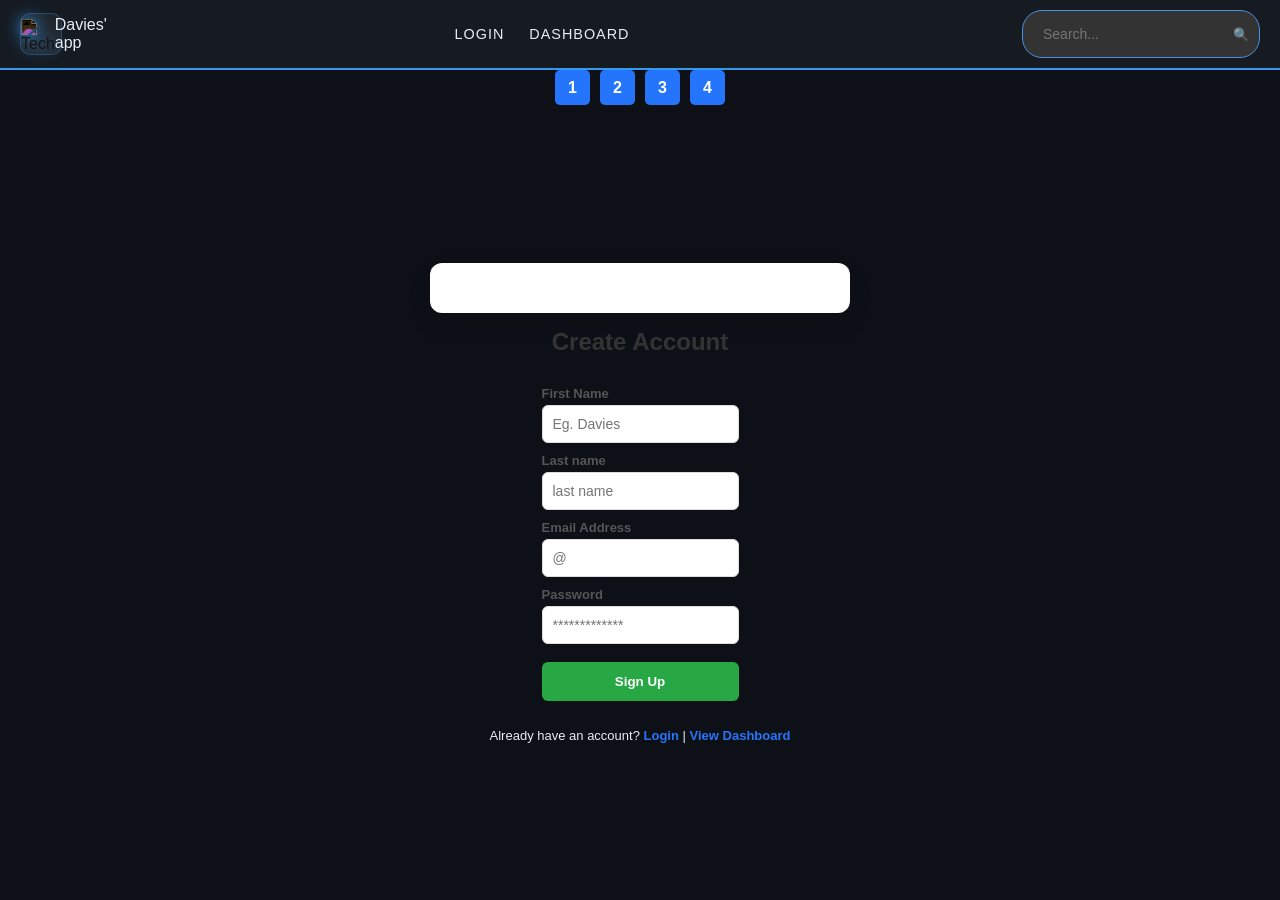
==== commit f815488b: "addition" ====
--- a/index.html
+++ b/index.html
@@ -1,6 +1,7 @@
 <!DOCTYPE html>
 <html lang="en">
 <head>
+    <link rel="stylesheet" href="/AUTH/style.css">
     <meta charset="UTF-8">
     <meta name="viewport" content="width=device-width, initial-scale=1.0">
     <title>Account Registration</title>
@@ -41,7 +42,7 @@
 
         .logo-pedestal {
             width: 42px; height: 42px;
-            display: flex; align-items: center; justify-content: center;
+            display: flex; align-items: center; justify-content: space-around;
             background: rgba(255, 255, 255, 0.05);
             border-radius: 10px;
             border: 1px solid rgba(51, 154, 240, 0.3);
@@ -52,7 +53,7 @@
             filter: invert(1) drop-shadow(0 0 8px var(--neon-blue));
         }
 
-        .brand-text { display: flex; flex-direction: column; line-height: 1.1; }
+        .brand-text { display: flex; flex-direction: column; line-height: 1.1; justify-content: space-around; }
         .brand-main { color: var(--neon-blue); font-weight: 800; font-size: 1.2rem; text-transform: uppercase; }
         .brand-sub { color: #fff; font-size: 0.75rem; opacity: 0.7; }
 
@@ -87,7 +88,7 @@
     }
 
     /* BLUE ITEMS (1, 2, 3, 4) */
-    .flex-container { display: flex; gap: 10px; }
+    .flex-container { display: flex; gap: 10px; justify-content: center; align-items: center; }
     .flex-container div {
         width: 35px; height: 35px; background-color: #2575fc; color: white;
         display: flex; justify-content: center; align-items: center;
@@ -97,7 +98,7 @@
     /* --- REGISTRATION SPECIFIC --- */
     .registration-container {
         background: white; padding: 25px 35px; border-radius: 12px;
-        box-shadow: 0 10px 25px rgba(0,0,0,0.1); width: 100%; max-width: 420px;
+        box-shadow: 0 10px 25px rgba(0,0,0,0.1); width: 100%; max-width: 420px; height: auto;
     }
     h2 { text-align: center; margin-bottom: 15px; color: #333; }
     .form-group { margin-bottom: 10px; }
@@ -112,7 +113,6 @@
     .footer-links { text-align: center; margin-top: 12px; font-size: 13px; }
     .footer-links a { color: #2575fc; text-decoration: none; font-weight: 600; }
 </style>
-    <link rel="stylesheet" href="style.css" />
 </head>
 <body>
    <nav class="navbar">
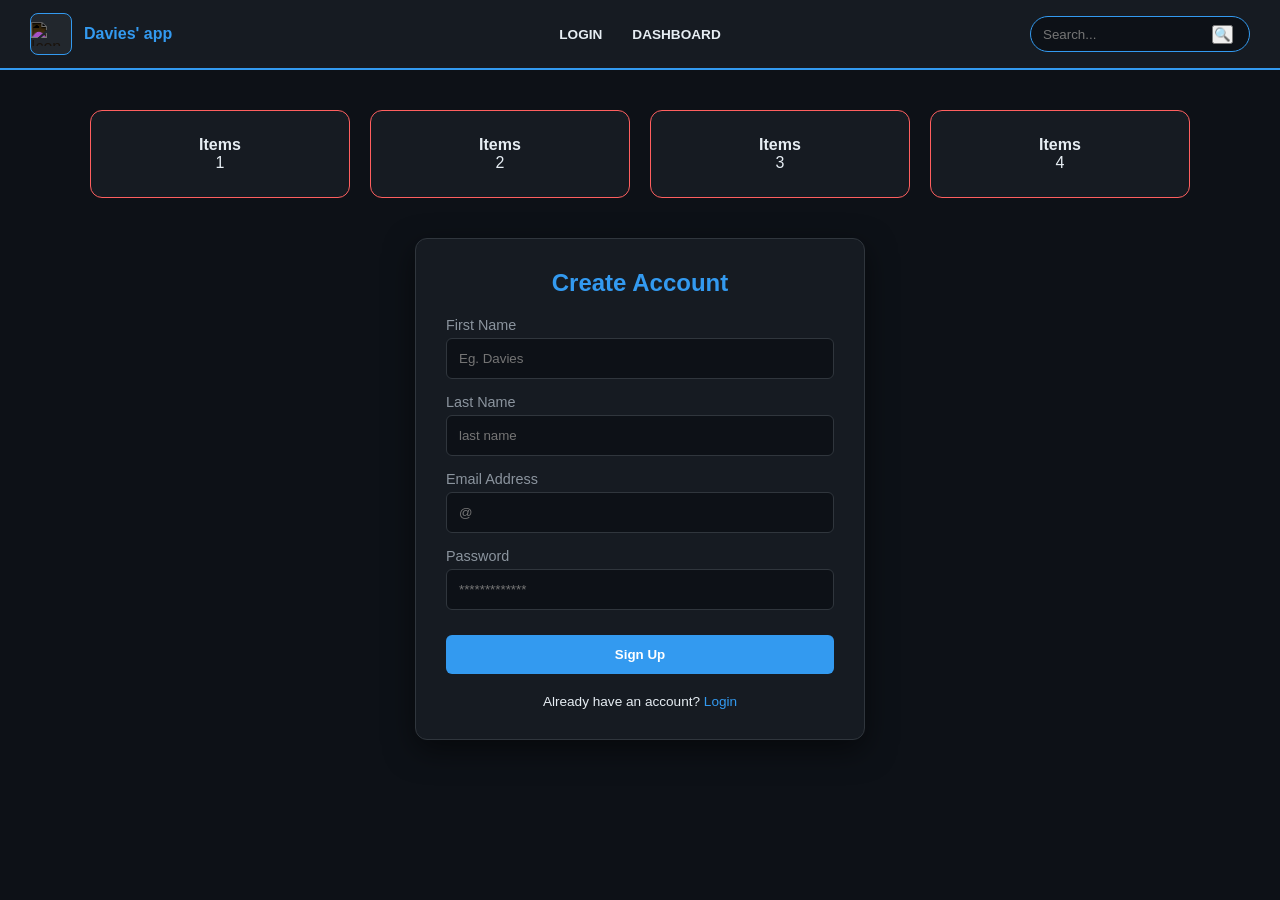
==== commit fdb7af4b: "more addition" ====
--- a/index.html
+++ b/index.html
@@ -1,18 +1,17 @@
 <!DOCTYPE html>
 <html lang="en">
 <head>
-    <link rel="stylesheet" href="/AUTH/style.css">
     <meta charset="UTF-8">
     <meta name="viewport" content="width=device-width, initial-scale=1.0">
     <title>Account Registration</title>
     <style>
-     :root {
+        :root {
             --bg-dark: #0d1117;
             --card-bg: #161b22;
             --neon-blue: #339af0;
             --neon-red: #ff5f5f;
-            --neon-green: #51cf66;
             --text-main: #e6edf3;
+            --nav-height: 70px;
         }
 
         * { box-sizing: border-box; margin: 0; padding: 0; }
@@ -23,159 +22,276 @@
             font-family: 'Segoe UI', sans-serif;
             display: flex;
             flex-direction: column;
-            height: 100vh;
-            overflow: hidden;
-        }
-
-        /* 2. NAVBAR (With Row Fix & High Visibility Logo) */
+            min-height: 100vh;
+            overflow-x: hidden;
+        }
+
+        /* 1. NAVBAR */
         .navbar {
             display: flex;
-            justify-content: space-between !important;
+            justify-content: space-between;
             align-items: center;
-            padding: 10px 20px;
+            padding: 0 30px;
             background: var(--card-bg);
             border-bottom: 2px solid var(--neon-blue);
-            min-height: 70px;
-        }
-
-        .logo-container { display: flex; align-items: center; gap: 12px; }
+            height: var(--nav-height);
+            position: relative;
+            z-index: 1001;
+        }
+
+        .logo-container {
+            display: flex;
+            align-items: center;
+            gap: 12px;
+        }
 
         .logo-pedestal {
-            width: 42px; height: 42px;
-            display: flex; align-items: center; justify-content: space-around;
-            background: rgba(255, 255, 255, 0.05);
-            border-radius: 10px;
-            border: 1px solid rgba(51, 154, 240, 0.3);
-        }
-
-        .nav-logo {
-            height: 30px;
-            filter: invert(1) drop-shadow(0 0 8px var(--neon-blue));
-        }
-
-        .brand-text { display: flex; flex-direction: column; line-height: 1.1; justify-content: space-around; }
-        .brand-main { color: var(--neon-blue); font-weight: 800; font-size: 1.2rem; text-transform: uppercase; }
-        .brand-sub { color: #fff; font-size: 0.75rem; opacity: 0.7; }
-
- .nav-links {
-            flex: 2;
-            display: flex !important;
-            list-style: none !important;
-            gap: 25px;
-            justify-content: center !important;
-            align-items: center !important;
+            width: 42px;
+            height: 42px;
+            border: 1px solid var(--neon-blue);
+            border-radius: 8px;
+            display: flex;
+            align-items: center;
+            justify-content: center;
+            background: rgba(255,255,255,0.05);
+        }
+
+        .nav-logo { height: 24px; width: auto; filter: invert(1); }
+        .brand-name { font-weight: bold; color: var(--neon-blue); }
+
+        .nav-links {
+            display: flex;
+            list-style: none;
+            gap: 30px;
+            position: absolute;
+            left: 50%;
+            transform: translateX(-50%);
+            pointer-events: none;
         }
 
         .nav-links a {
+            pointer-events: auto;
+            text-decoration: none;
             color: var(--text-main);
-            text-decoration: none;
-            font-size: 0.9rem;
+            font-weight: 600;
             text-transform: uppercase;
-            letter-spacing: 1px;
-        }
-    /* SEARCH BAR (Shrunk button fix) */
-    .search-wrapper {
-        display: flex; align-items: center; background: #333;
-        border: 1px solid #4a90e2; border-radius: 20px; padding: 5px 10px; min-width: 180px;
-    }
-    .search-wrapper input { background: transparent; border: none; color: white; outline: none; width: 100%; font-size: 14px; }
-    .search-btn { background: none; border: none; cursor: pointer; font-size: 13px; padding-left: 5px; opacity: 0.8; }
-
-    /* MAIN CENTERING WRAPPER */
-    .main-wrapper {
-        display: flex; flex-direction: column; justify-content: center;
-        align-items: center; flex-grow: 1; gap: 15px; padding: 15px;
-    }
-
-    /* BLUE ITEMS (1, 2, 3, 4) */
-    .flex-container { display: flex; gap: 10px; justify-content: center; align-items: center; }
-    .flex-container div {
-        width: 35px; height: 35px; background-color: #2575fc; color: white;
-        display: flex; justify-content: center; align-items: center;
-        font-weight: bold; border-radius: 5px;
-    }
-
-    /* --- REGISTRATION SPECIFIC --- */
-    .registration-container {
-        background: white; padding: 25px 35px; border-radius: 12px;
-        box-shadow: 0 10px 25px rgba(0,0,0,0.1); width: 100%; max-width: 420px; height: auto;
-    }
-    h2 { text-align: center; margin-bottom: 15px; color: #333; }
-    .form-group { margin-bottom: 10px; }
-    label { display: block; margin-bottom: 4px; font-weight: 600; color: #555; font-size: 13px; }
-    input { width: 100%; padding: 10px; border: 1px solid #ddd; border-radius: 6px; font-size: 14px; }
+            font-size: 0.85rem;
+        }
+        .nav-links a:hover {
+            color: var(--neon-blue);
+            text-shadow: 0 0 8px var(--neon-blue);
+        }
+
+        /* Ensure the wrapper centers the form/content correctly */
+.main-wrapper {
+    display: flex;
+    flex-direction: column;
+    align-items: center; 
+    padding: 40px 20px;
+    gap: 40px;
+}
+
+/* Force Search Box to stay dark and formatted */
+.search-box {
+    display: flex;
+    align-items: center;
+    background: #0d1117 !important;
+    border: 1px solid var(--neon-blue);
+    border-radius: 20px;
+    padding: 0 12px;
+    height: 36px;
+    width: 220px;
+}
+
+.search-box input {
+    background: transparent !important;
+    border: none !important;
+    color: white;
+    outline: none;
+}
+/* 1. Desktop State: Hide Hamburger */
+.hamburger {
+    display: none;
+    flex-direction: column;
+    gap: 5px;
+    cursor: pointer;
+    margin-left: 15px; /* Space it from the search bar if needed */
+}
+
+.hamburger span {
+    width: 25px;
+    height: 3px;
+    background: var(--neon-blue);
+    border-radius: 2px;
+}
+
+/* 2. Tablet/Mobile State (Below 1024px) */
+@media (max-width: 1023px) {
+    /* Hide the Nav Links and the Search Box */
+    .nav-links, 
+    .nav-right .search-box {
+        display: none !important;
+    }
+
+    /* Show the Hamburger icon where the search bar was */
+    .hamburger {
+        display: flex !important;
+    }
     
-    button[type="submit"] {
-        width: 100%; padding: 12px; background-color: #28a745; /* Green */
-        color: white; border: none; border-radius: 6px; font-weight: bold;
-        cursor: pointer; margin-top: 8px;
-    }
-    .footer-links { text-align: center; margin-top: 12px; font-size: 13px; }
-    .footer-links a { color: #2575fc; text-decoration: none; font-weight: 600; }
-</style>
+    /* Ensure nav-right stays visible to hold the hamburger */
+    .nav-right {
+        display: flex;
+        align-items: center;
+    }
+}
+
+/* RESPONSIVE LOGIC: Disappearing Links & Search Bar */
+@media (max-width: 1023px) {
+    /* Hide specific navbar elements */
+    .nav-links, .nav-right {
+        display: none !important;
+    }
+
+    /* Show the menu icon instead */
+    .hamburger {
+        display: flex !important;
+    }
+
+    /* Adjust cards for tablet/mobile */
+    .stats-grid {
+        grid-template-columns: repeat(2, 1fr) !important;
+    }
+}
+
+@media (max-width: 600px) {
+    .stats-grid {
+        grid-template-columns: 1fr !important;
+    }
+}
+
+        .stats-grid {
+            display: grid;
+            gap: 20px;
+            width: 100%;
+            max-width: 1100px;
+        }
+
+        .stat-card {
+            background: var(--card-bg);
+            border: 1.5px solid var(--neon-red);
+            padding: 25px;
+            border-radius: 12px;
+            text-align: center;
+        }
+
+        /* 3. FORM STYLING */
+        .form-container {
+            width: 100%;
+            max-width: 450px;
+            background: var(--card-bg);
+            padding: 30px;
+            border-radius: 12px;
+            border: 1px solid #30363d;
+            box-shadow: 0 10px 30px rgba(0,0,0,0.5);
+        }
+
+        .form-container h2 { margin-bottom: 20px; color: var(--neon-blue); text-align: center; }
+        .form-group { margin-bottom: 15px; }
+        .form-group label { display: block; margin-bottom: 5px; font-size: 0.9rem; color: #8b949e; }
+        
+        .form-group input {
+            width: 100%;
+            padding: 12px;
+            background: #0d1117;
+            border: 1px solid #30363d;
+            border-radius: 6px;
+            color: white;
+            outline: none;
+        }
+
+        button.submit-btn {
+            width: 100%;
+            padding: 12px;
+            background: var(--neon-blue);
+            border: none;
+            color: white;
+            font-weight: bold;
+            border-radius: 6px;
+            cursor: pointer;
+            margin-top: 10px;
+        }
+
+        .footer-links { margin-top: 20px; text-align: center; font-size: 0.85rem; }
+        .footer-links a { color: var(--neon-blue); text-decoration: none; }
+
+        @media (max-width: 767px) { .stats-grid { grid-template-columns: 1fr; } }
+        @media (min-width: 768px) and (max-width: 1023px) { .stats-grid { grid-template-columns: repeat(2, 1fr); } }
+        @media (min-width: 1024px) { .stats-grid { grid-template-columns: repeat(4, 1fr); } }
+    </style>
 </head>
 <body>
-   <nav class="navbar">
-  <div class="nav-left">
-    <div class="logo-pedestal">
-      <img src="https://cdn-icons-png.flaticon.com/512/9431/9431215.png" 
-                 alt="Tech Icon" 
-                 class="nav-logo">
-      <span class="brand-name">Davies' app</span>
-    </div>
-  </div>
-
-  <div class="nav-center">
+
+<nav class="navbar">
+    <div class="logo-container">
+        <div class="logo-pedestal">
+            <img src="https://cdn-icons-png.flaticon.com/512/9431/9431215.png" alt="Icon" class="nav-logo">
+        </div>
+        <span class="brand-name">Davies' app</span>
+    </div>
+
     <ul class="nav-links">
-      <li><a href="login.html">Login</a></li>
-      <li><a href="dashboard.html">Dashboard</a></li>
+        <li><a href="login.html">Login</a></li>
+        <li><a href="dashboard.html">Dashboard</a></li>
     </ul>
-  </div>
-
-  <div class="nav-right">
-    <div class="search-wrapper">
-      <input type="text" placeholder="Search..." aria-label="Search">
-      <button class="search-btn">🔍</button>
-    </div>
-  </div>
+
+    <div class="nav-right">
+        <div class="search-box">
+            <input type="text" placeholder="Search...">
+            <button class="search-btn">🔍</button>
+        </div>
+    </div>
+    <div class="hamburger">
+            <span></span>
+            <span></span>
+            <span></span>
+        </div>
 </nav>
 
-    <div class="flex-container">
-  <div class="item">1</div>
-  <div class="item">2</div>
-  <div class="item">3</div>
-  <div class="item">4</div>
-</div>
 <div class="main-wrapper">
-    <div class="registration-container"></div>
+    <div class="stats-grid">
+        <div class="stat-card"><h4>Items</h4><span>1</span></div>
+        <div class="stat-card"><h4>Items</h4><span>2</span></div>
+        <div class="stat-card"><h4>Items</h4><span>3</span></div>
+        <div class="stat-card"><h4>Items</h4><span>4</span></div>
+    </div>
+
+    <div class="form-container">
         <h2>Create Account</h2>
         <form action="/register" method="POST">
-            
-            <div class="form-group">
-                <label for="firstname">First Name</label>
-                <input type="text" id="firstname" placeholder="Eg. Davies" required>
-            </div>
-            <div class="form-group">
-                <label for="lastname">Last name</label>
-                <input type="text" id="lastname" placeholder="last name" required>
-            </div>
-            <div class="form-group">
-                <label for="email">Email Address</label>
-                <input type="email" id="email" placeholder="@" required>
-            </div>
-            <div class="form-group">
-                <label for="password">Password</label>
-                <input type="password" id="password" placeholder="*************" required>
-            </div>
-        
-            <button type="submit">Sign Up</button>
+            <div class="form-group">
+                <label>First Name</label>
+                <input type="text" placeholder="Eg. Davies" required>
+            </div>
+            <div class="form-group">
+                <label>Last Name</label>
+                <input type="text" placeholder="last name" required>
+            </div>
+            <div class="form-group">
+                <label>Email Address</label>
+                <input type="email" placeholder="@" required>
+            </div>
+            <div class="form-group">
+                <label>Password</label>
+                <input type="password" placeholder="*************" required>
+            </div>
+            <button type="submit" class="submit-btn">Sign Up</button>
         </form>
 
         <div class="footer-links">
             <span>Already have an account? <a href="login.html">Login</a></span>
-            <span class="divider">|</span>
-            <a href="dashboard.html">View Dashboard</a>
-        </div>
-    </div>
+        </div>
+    </div>
+</div>
+
 </body>
 </html>
